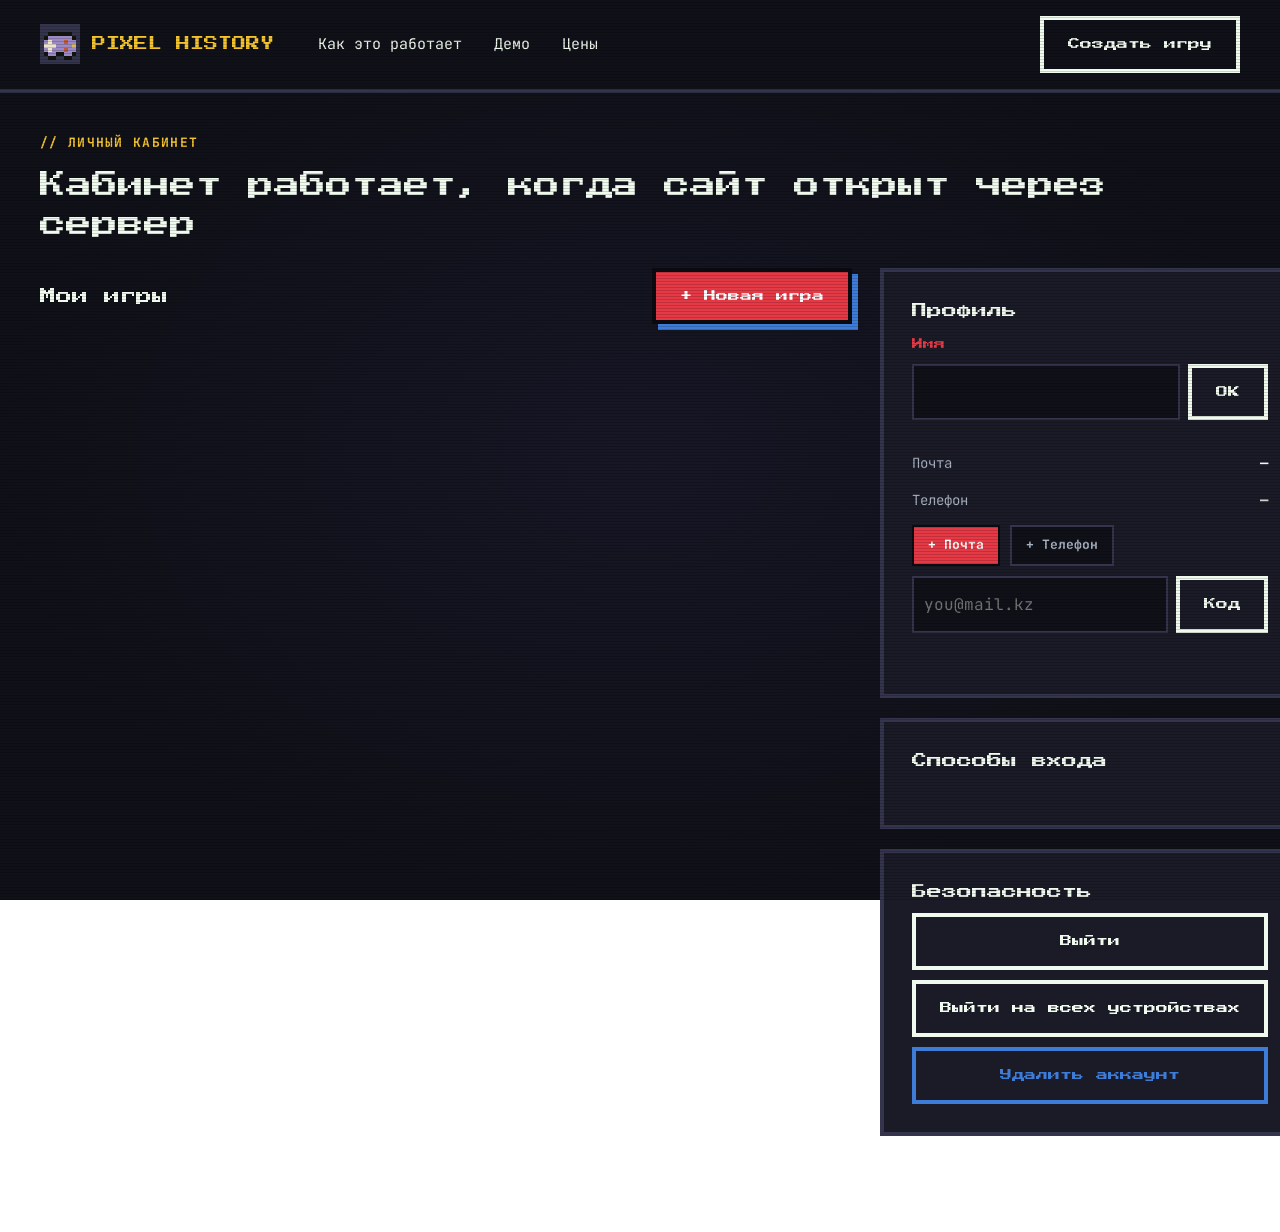
==== account.html @ 0299382e "Игра-история с мини-играми, детальные фоны, без гоблинкора, новые блоки главной Co-Authored-By: Clau" ====
<!doctype html>
<html lang="ru">
<head>
<meta charset="utf-8">
<meta name="viewport" content="width=device-width, initial-scale=1">
<title>Личный кабинет — Pixel History</title>
<link rel="preconnect" href="https://fonts.googleapis.com">
<link rel="preconnect" href="https://fonts.gstatic.com" crossorigin>
<link href="https://fonts.googleapis.com/css2?family=JetBrains+Mono:wght@400;700&family=Press+Start+2P&display=swap" rel="stylesheet">
<link rel="stylesheet" href="assets/style.css?v=15">
<link id="site-theme" rel="stylesheet" href="assets/retro.css?v=3">
</head>
<body>
<header class="nav">
  <div class="wrap">
    <a class="logo" href="index.html"><canvas data-icon="controller"></canvas>PIXEL HISTORY</a>
    <nav class="nav-links"><a href="index.html#how">Как это работает</a><a href="play.html">Демо</a><a href="index.html#pricing">Цены</a></nav>
    <a class="btn" href="create.html">Создать игру</a>
  </div>
</header>

<main class="wrap">
  <div class="page-head">
    <span class="kicker">// Личный кабинет</span>
    <h1 style="font-size:clamp(18px,3vw,26px)" id="hello">Загрузка…</h1>
  </div>

  <div class="acc-grid">
    <section style="padding:0;display:grid;gap:16px">
      <div style="display:flex;justify-content:space-between;align-items:center;gap:12px;flex-wrap:wrap">
        <h2 style="font-size:16px">Мои игры</h2>
        <a class="btn primary" href="create.html?new=1">+ Новая игра</a>
      </div>
      <div id="games" style="display:grid;gap:12px"></div>
    </section>

    <aside style="display:grid;gap:20px">
      <div class="panel" style="display:grid;gap:14px">
        <h3>Профиль</h3>
        <div class="opt-group"><b>Имя</b><div style="display:flex;gap:8px"><input class="field" id="name" maxlength="80" style="padding:10px"><button class="btn" id="saveName">OK</button></div></div>
        <div class="sum-row"><span>Почта</span><span id="email">—</span></div>
        <div class="sum-row"><span>Телефон</span><span id="phone">—</span></div>
        <div id="linkBox" style="display:grid;gap:10px">
          <div class="tags" data-single id="linkCh"><span class="tag on" data-v="email">+ Почта</span><span class="tag" data-v="phone">+ Телефон</span></div>
          <div style="display:flex;gap:8px"><input class="field" id="linkTarget" placeholder="you@mail.kz" style="padding:10px"><button class="btn" id="linkSend">Код</button></div>
          <div style="display:flex;gap:8px" id="linkCodeRow" hidden><input class="field" id="linkCode" placeholder="Код" maxlength="6" style="padding:10px"><button class="btn" id="linkVerify">Привязать</button></div>
          <div class="dev-note" id="linkDev" hidden></div>
        </div>
        <p class="err" id="profErr"></p>
      </div>

      <div class="panel" style="display:grid;gap:12px">
        <h3>Способы входа</h3>
        <div id="identities" style="display:grid;gap:8px"></div>
        <div class="social" id="linkSocial"></div>
      </div>

      <div class="panel" style="display:grid;gap:10px">
        <h3>Безопасность</h3>
        <button class="btn block" id="logout">Выйти</button>
        <button class="btn block" id="logoutAll">Выйти на всех устройствах</button>
        <button class="btn block" id="del" style="border-color:var(--rust);color:var(--rust)">Удалить аккаунт</button>
      </div>
    </aside>
  </div>
</main>

<script src="assets/pixel.js?v=17"></script>
<script src="assets/app.js?v=16"></script>
<script src="assets/api.js?v=15"></script>
<script>
const $ = s => document.querySelector(s);
const esc = s => String(s ?? '').replace(/[&<>"]/g, c => ({ '&': '&amp;', '<': '&lt;', '>': '&gt;', '"': '&quot;' }[c]));
const fmt = n => (n || 0).toLocaleString('ru-RU') + ' ₸';
const NAMES = { google: 'Google', vk: 'ВКонтакте', facebook: 'Facebook', x: 'X (Twitter)', telegram: 'Telegram' };
let me = null, linkCh = 'email', pollT = null;

function renderMe() {
  $('#hello').textContent = 'Привет' + (me.name ? ', ' + me.name : '') + '!';
  $('#name').value = me.name || '';
  $('#email').textContent = me.email || '—';
  $('#phone').textContent = me.phone || '—';
  const ids = me.identities.map(i => `<div class="sum-row"><span>${esc(NAMES[i.provider] || i.provider)}</span><span>${esc(i.display)} <a href="#" data-unlink="${i.provider}" class="muted">✕</a></span></div>`);
  if (me.email) ids.unshift(`<div class="sum-row"><span>Код на почту</span><span>${esc(me.email)}</span></div>`);
  if (me.phone) ids.unshift(`<div class="sum-row"><span>SMS-код</span><span>${esc(me.phone)}</span></div>`);
  $('#identities').innerHTML = ids.join('') || '<p class="muted small">Нет привязок</p>';
}

function badge(g) {
  const cls = g.status === 'ready' ? 'ready' : (g.status === 'failed' || g.status === 'blocked') ? 'bad' : 'work';
  return `<span class="badge-s ${cls}">${esc(g.status_ru)}</span>`;
}
async function loadGames() {
  const games = await PHAPI.api('/api/games');
  const box = $('#games');
  if (!games.length) { box.innerHTML = '<div class="panel" style="text-align:center;display:grid;gap:14px;justify-items:center"><canvas data-icon="gift" data-outline style="width:80px"></canvas><p class="muted">Пока нет игр. Сделайте первую — превью бесплатно.</p><a class="btn primary" href="create.html?new=1">Создать игру</a></div>'; PH.paint(box); return; }
  box.innerHTML = games.map(g => `<div class="game-row">
    <div><h4>${esc(g.title)}</h4>
      <div class="meta">${badge(g)}${g.mode === 'human' ? 'Делает человек' : 'Делает ИИ'} · ${fmt(g.price_kzt)} · ${g.paid ? '<span class="moss">оплачено</span>' : 'не оплачено'}${g.levels ? ' · ' + g.levels + ' ур.' : ''}${g.views ? ' · открыли ' + g.views + ' раз' : ''}</div>
      ${g.status === 'generating' ? `<div class="mini-bar"><i style="width:${g.progress}%"></i></div><div class="meta">${esc(g.stage)}</div>` : ''}
      ${g.error ? `<div class="err">${esc(g.error)}</div>` : ''}
      ${g.url ? `<div class="meta" style="margin-top:6px">Ссылка: <a class="yellow" href="${esc(g.url)}" target="_blank">${esc(g.url)}</a></div>` : ''}
    </div>
    <div class="acts">
      ${g.status === 'ready' ? `<a class="btn" href="play.html?id=${g.id}">Играть</a>` : ''}
      ${g.url ? `<button class="btn" data-copy="${esc(g.url)}">Копировать</button>` : ''}
      <a class="btn ${g.status === 'ready' && !g.url ? 'primary' : ''}" href="create.html?game=${g.id}">${g.status === 'ready' ? (g.url ? 'Изменить' : 'Подарить') : g.status === 'draft' || g.status === 'failed' ? 'Продолжить' : 'Открыть'}</a>
      <button class="btn" data-del="${g.id}" title="Удалить">✕</button>
    </div></div>`).join('');
  clearTimeout(pollT);
  if (games.some(g => g.status === 'generating')) pollT = setTimeout(loadGames, 2500);
}

$('#games').addEventListener('click', async e => {
  const c = e.target.closest('[data-copy]'), d = e.target.closest('[data-del]');
  if (c) { navigator.clipboard && navigator.clipboard.writeText(c.dataset.copy); c.textContent = 'Готово ✓'; }
  if (d && confirm('Удалить игру? Ссылка-подарок перестанет работать.')) { await PHAPI.api('/api/games/' + d.dataset.del, { method: 'DELETE' }); loadGames(); }
});
$('#saveName').onclick = async () => { try { me = await PHAPI.api('/api/me', { method: 'PATCH', body: { name: $('#name').value } }); renderMe(); } catch (e) { $('#profErr').textContent = e.message; } };
$('#linkCh').addEventListener('pick', e => { linkCh = e.detail; $('#linkTarget').placeholder = linkCh === 'email' ? 'you@mail.kz' : '+7 700 000 00 00'; });
$('#linkSend').onclick = async () => {
  $('#profErr').textContent = '';
  try { const r = await PHAPI.api('/api/auth/code/start', { method: 'POST', body: { channel: linkCh, target: $('#linkTarget').value } }); $('#linkCodeRow').hidden = false; $('#linkDev').hidden = !r.dev_code; $('#linkDev').textContent = 'Код (режим разработки): ' + (r.dev_code || ''); }
  catch (e) { $('#profErr').textContent = e.message; }
};
$('#linkVerify').onclick = async () => {
  try { me = await PHAPI.api('/api/auth/code/verify', { method: 'POST', body: { channel: linkCh, target: $('#linkTarget').value, code: $('#linkCode').value, link: true } }); renderMe(); $('#linkCodeRow').hidden = true; $('#linkDev').hidden = true; $('#linkTarget').value = ''; }
  catch (e) { $('#profErr').textContent = e.message; }
};
$('#identities').addEventListener('click', async e => {
  const u = e.target.closest('[data-unlink]'); if (!u) return; e.preventDefault();
  try { me = await PHAPI.api('/api/me/identity/' + u.dataset.unlink, { method: 'DELETE' }); renderMe(); } catch (er) { $('#profErr').textContent = er.message; }
});
$('#logout').onclick = async () => { await PHAPI.api('/api/auth/logout', { method: 'POST' }); location.href = '/'; };
$('#logoutAll').onclick = async () => { await PHAPI.api('/api/auth/logout?all=1', { method: 'POST' }); location.href = '/login.html'; };
$('#del').onclick = async () => {
  const w = prompt('Аккаунт и все игры будут удалены навсегда, ссылки-подарки перестанут работать. Чтобы подтвердить, напишите: УДАЛИТЬ');
  if (w && w.trim().toUpperCase() === 'УДАЛИТЬ') { await PHAPI.api('/api/me', { method: 'DELETE' }); location.href = '/'; }
};

(async () => {
  if (!(await PHAPI.serverUp())) { $('#hello').textContent = 'Кабинет работает, когда сайт открыт через сервер'; return; }
  me = await PHAPI.me();
  if (!me) { location.href = PHAPI.loginUrl(); return; }
  renderMe(); loadGames();
  const { oauth } = await PHAPI.api('/api/auth/providers');
  $('#linkSocial').innerHTML = oauth.filter(p => p.id !== 'telegram' && !me.identities.some(i => i.provider === p.id))
    .map(p => `<a class="btn" href="/api/auth/oauth/${p.id}/start?link=1&next=/account.html">+ ${esc(p.name)}</a>`).join('');
})();
</script>
</body>
</html>
---- assets/style.css ----
/* Pixel History — базовые стили сайта (цвета задаёт retro.css или тема страницы-подарка) */
:root {
  --bg: #1C2117;
  --surface: #272E1F;
  --surface2: #3B4630;
  --yellow: #D4B95E;
  --rust: #C0593A;
  --moss: #8FB25A;
  --text: #EDE4CF;
  --muted: #A9A68C;
  --ink: #12150E;
  --pixel: 'Press Start 2P', monospace;
  --mono: 'JetBrains Mono', monospace;
  --wrap: 1280px;
}
* { box-sizing: border-box; margin: 0; padding: 0; }
html { scroll-behavior: smooth; }
body { background: var(--bg); color: var(--text); font-family: var(--mono); font-size: 16px; line-height: 1.6; -webkit-font-smoothing: antialiased; }
a { color: inherit; text-decoration: none; }
img, canvas { image-rendering: pixelated; image-rendering: crisp-edges; }
button, input, textarea, select { font: inherit; color: inherit; }
.wrap { max-width: var(--wrap); margin: 0 auto; padding: 0 40px; }

/* типографика */
.px { font-family: var(--pixel); line-height: 1.5; font-weight: 400; }
h1, h2, h3 { font-family: var(--pixel); font-weight: 400; line-height: 1.5; }
h1 { font-size: clamp(22px, 3.6vw, 40px); }
h2 { font-size: clamp(18px, 2.4vw, 26px); }
h3 { font-size: 15px; }
.kicker { font-weight: 700; font-size: 13px; letter-spacing: .1em; color: var(--rust); text-transform: uppercase; }
.muted { color: var(--muted); }
.yellow { color: var(--yellow); }
.moss { color: var(--moss); }
.small { font-size: 13px; }

/* кнопки */
.btn { display: inline-flex; align-items: center; justify-content: center; gap: 8px; font-family: var(--pixel); font-size: 12px; line-height: 1.4; padding: 16px 24px; border: 4px solid var(--yellow); background: transparent; color: var(--yellow); cursor: pointer; transition: transform .08s, box-shadow .08s; white-space: nowrap; }
.btn:hover { background: var(--surface2); }
.btn.primary { background: var(--yellow); color: var(--ink); border-color: var(--ink); box-shadow: 6px 6px 0 var(--rust); }
.btn.primary:hover { transform: translate(2px, 2px); box-shadow: 4px 4px 0 var(--rust); background: #E0C76C; }
.btn.primary:active { transform: translate(6px, 6px); box-shadow: 0 0 0 var(--rust); }
.btn.dark { background: var(--ink); color: var(--yellow); border-color: var(--ink); }
.btn.block { width: 100%; }
.btn:disabled { opacity: .5; cursor: not-allowed; }

/* теги и селекты */
.tag { display: inline-block; font-family: var(--mono); font-weight: 700; font-size: 13px; padding: 8px 14px; border: 2px solid var(--surface2); background: var(--bg); color: var(--muted); cursor: pointer; user-select: none; }
.tag:hover { border-color: var(--muted); color: var(--text); }
.tag.on { background: var(--yellow); color: var(--ink); border-color: var(--ink); }
.tags { display: flex; flex-wrap: wrap; gap: 10px; }
.select { display: inline-flex; align-items: center; gap: 8px; padding: 8px 12px; border: 2px solid var(--surface2); background: var(--bg); font-size: 13px; }
.select span { color: var(--muted); }
.select select { background: transparent; border: 0; font-weight: 700; color: var(--text); cursor: pointer; outline: none; }
.select select option { background: var(--surface); }
.chip { display: inline-block; padding: 6px 14px; border: 2px solid var(--moss); background: var(--surface2); color: var(--moss); font-weight: 700; font-size: 12px; letter-spacing: .08em; }

/* панели */
.panel { background: var(--surface); border: 4px solid var(--surface2); padding: 28px; }
.panel.hot { border-color: var(--yellow); box-shadow: 6px 6px 0 var(--rust); }
.field { background: var(--bg); border: 2px solid var(--surface2); padding: 16px 18px; width: 100%; color: var(--text); outline: none; resize: vertical; line-height: 1.6; }
.field:focus { border-color: var(--yellow); }
.pixel-frame { border: 4px solid var(--yellow); box-shadow: 6px 6px 0 var(--rust); background: var(--ink); display: block; position: relative; }
.pixel-frame canvas { display: block; width: 100%; height: auto; }

/* навигация */
.nav { border-bottom: 4px solid var(--surface2); position: sticky; top: 0; z-index: 20; background: var(--bg); }
.nav .wrap { display: flex; align-items: center; justify-content: space-between; gap: 24px; padding-top: 16px; padding-bottom: 16px; }
.logo { display: flex; align-items: center; gap: 12px; font-family: var(--pixel); font-size: 14px; color: var(--yellow); }
.logo canvas { width: 40px; height: 40px; background: var(--surface2); padding: 4px; }
.nav-links { display: flex; gap: 32px; font-size: 15px; }
.nav-links a:hover { color: var(--yellow); }
.burger { display: none; }

/* секции */
section { padding: 96px 0; }
section.alt { background: var(--surface); }
.sec-head { display: flex; justify-content: space-between; align-items: flex-end; gap: 24px; margin-bottom: 48px; flex-wrap: wrap; }
.sec-head > div { display: grid; gap: 14px; }
.grid-3 { display: grid; grid-template-columns: repeat(3, 1fr); gap: 28px; }
.grid-2 { display: grid; grid-template-columns: repeat(2, 1fr); gap: 28px; }

/* hero */
.hero { padding: 80px 0 96px; text-align: center; }
.hero .wrap { display: grid; justify-items: center; gap: 28px; }
.hero h1 .yellow { display: block; }
.hero .lead { max-width: 760px; font-size: 18px; color: var(--muted); }
.prompt { width: 100%; max-width: 960px; text-align: left; display: grid; gap: 18px; }
.prompt .row { display: flex; justify-content: space-between; align-items: center; gap: 16px; flex-wrap: wrap; }
.prompt textarea { min-height: 150px; font-size: 16px; }
.selects { display: flex; flex-wrap: wrap; gap: 12px; }
.perks { display: flex; gap: 32px; flex-wrap: wrap; justify-content: center; color: var(--moss); font-size: 14px; }
.perks span::before { content: '■ '; }

/* что это */
.what { text-align: center; border-top: 4px solid var(--surface2); }
.what .wrap { display: grid; justify-items: center; gap: 28px; }
.what h2 { max-width: 1040px; line-height: 1.7; }
.what .lead { max-width: 820px; font-size: 18px; color: var(--muted); }
.pillars { display: grid; grid-template-columns: repeat(3, 1fr); gap: 24px; width: 100%; text-align: left; }
.pillar { display: flex; gap: 16px; align-items: center; background: var(--surface); border: 4px solid var(--surface2); padding: 20px; }
.pillar canvas { width: 64px; height: 64px; background: var(--surface2); padding: 8px; flex: none; }
.pillar b { font-family: var(--pixel); font-weight: 400; font-size: 12px; color: var(--yellow); display: block; margin-bottom: 6px; }

/* превью игры */
.split { display: grid; grid-template-columns: 1fr 1.15fr; gap: 64px; align-items: center; }
.checklist { display: grid; gap: 16px; list-style: none; }
.checklist li { display: flex; gap: 14px; align-items: baseline; }
.checklist li::before { content: ''; width: 12px; height: 12px; background: var(--yellow); flex: none; transform: translateY(1px); }
.game { position: relative; }
.hud { position: absolute; inset: 0; pointer-events: none; }
.hud .hearts { position: absolute; left: 3.5%; top: 5%; display: flex; gap: 6px; }
.hud .hearts canvas { width: 28px; }
.hud .score { position: absolute; right: 3.5%; top: 5%; background: var(--ink); color: var(--yellow); font-family: var(--pixel); font-size: 10px; padding: 8px 12px; }
.dialog { position: absolute; left: 3.5%; right: 3.5%; bottom: 5%; background: var(--ink); border: 4px solid var(--text); padding: 14px 18px; font-size: 14px; }
.dialog b { font-family: var(--pixel); font-weight: 400; font-size: 11px; color: var(--yellow); display: block; margin-bottom: 6px; }
.dialog .typed::after { content: '▌'; color: var(--yellow); animation: blink 1s steps(1) infinite; }
@keyframes blink { 50% { opacity: 0; } }

/* демо */
.demo { display: grid; grid-template-columns: 1.15fr 1fr; gap: 64px; align-items: center; }
.demo .pixel-frame { cursor: pointer; }
.demo .play { position: absolute; inset: 0; display: grid; place-items: center; background: rgba(18, 21, 14, .45); transition: background .15s; }
.demo .pixel-frame:hover .play { background: rgba(18, 21, 14, .2); }
.demo .play span { background: var(--yellow); color: var(--ink); border: 4px solid var(--ink); box-shadow: 6px 6px 0 var(--rust); font-family: var(--pixel); font-size: 14px; padding: 18px 26px; }
.badge { position: absolute; top: 16px; left: 16px; background: var(--rust); color: var(--text); font-family: var(--pixel); font-size: 10px; padding: 8px 12px; }

/* шаги */
.step { display: grid; gap: 14px; align-content: start; }
.step .n { font-family: var(--pixel); font-size: 32px; color: var(--rust); }

/* конструктор-промо */
.ctor-promo { display: grid; grid-template-columns: 1fr 1fr; gap: 64px; align-items: center; }
.ctor-strip { display: flex; align-items: flex-end; justify-content: center; gap: 18px; background: var(--surface); border: 4px solid var(--surface2); padding: 32px 20px 24px; }
.ctor-strip figure { display: grid; justify-items: center; gap: 10px; font-size: 12px; color: var(--muted); }
.ctor-strip canvas { width: 100px; }
.ctor-strip .arrow { font-family: var(--pixel); color: var(--yellow); font-size: 18px; padding-bottom: 80px; }

/* примеры */
.card { background: var(--surface); border: 4px solid var(--surface2); box-shadow: 6px 6px 0 var(--ink); padding: 24px; display: grid; gap: 12px; align-content: start; }
.card canvas.icon { width: 64px; height: 64px; background: var(--surface2); padding: 8px; }
.card .meta { color: var(--moss); font-weight: 700; font-size: 12px; letter-spacing: .1em; }
.card p { color: var(--muted); font-size: 14px; }
.card a { color: var(--yellow); font-weight: 700; font-size: 14px; }

/* цены */
.free-strip { display: flex; justify-content: space-between; align-items: center; gap: 24px; flex-wrap: wrap; background: var(--bg); border: 4px dashed var(--moss); padding: 24px 28px; margin-bottom: 32px; }
.free-strip b { font-family: var(--pixel); font-weight: 400; font-size: 14px; color: var(--moss); display: block; margin-bottom: 6px; }
.cur, .sec-head > .cur { display: inline-flex; border: 2px solid var(--surface2); gap: 0; }
.cur button { background: none; border: 0; padding: 8px 14px; cursor: pointer; font-weight: 700; color: var(--muted); }
.cur button.on { background: var(--yellow); color: var(--ink); }
.price { position: relative; display: grid; gap: 18px; align-content: start; background: var(--bg); border: 4px solid var(--surface2); padding: 32px 28px; }
.price.hit { border-color: var(--yellow); box-shadow: 6px 6px 0 var(--rust); background: var(--surface); }
.price .hit-badge { position: absolute; top: -18px; right: 20px; background: var(--rust); color: var(--text); font-family: var(--pixel); font-size: 10px; padding: 8px 12px; }
.price .amount { font-family: var(--pixel); font-size: 26px; color: var(--yellow); }
.price ul { list-style: none; display: grid; gap: 10px; font-size: 14px; }
.price li::before { content: '■ '; color: var(--moss); }
.price .btn { margin-top: 8px; }
.addons { margin-top: 28px; display: flex; gap: 28px; flex-wrap: wrap; color: var(--muted); font-size: 14px; }
.addons b { color: var(--text); }

.mode-switch { display: grid; grid-template-columns: 1fr 1fr; gap: 16px; margin-bottom: 24px; }
.mode-switch button { display: grid; gap: 6px; text-align: left; padding: 18px 22px; background: var(--bg); border: 4px solid var(--surface2); cursor: pointer; }
.mode-switch button b { font-family: var(--pixel); font-weight: 400; font-size: 13px; color: var(--text); }
.mode-switch button span { color: var(--muted); font-size: 13px; }
.mode-switch button.on { border-color: var(--yellow); background: var(--surface); box-shadow: 6px 6px 0 var(--rust); }
.mode-switch button.on b { color: var(--yellow); }
.free-strip.human { border-color: var(--yellow); }
.free-strip.human b { color: var(--yellow); }
[hidden] { display: none !important; }
@media (max-width: 600px) { .mode-switch { grid-template-columns: 1fr; } }

/* сравнение */
.compare { width: 100%; border-collapse: collapse; font-size: 15px; }
.compare th, .compare td { text-align: left; padding: 16px 18px; border-bottom: 2px solid var(--surface2); }
.compare th { font-family: var(--pixel); font-weight: 400; font-size: 11px; color: var(--muted); }
.compare th.us { color: var(--yellow); }
.compare td.us { color: var(--text); font-weight: 700; background: rgba(212, 185, 94, .07); }
.compare td.them { color: var(--muted); }
.compare td.us::before { content: '✓ '; color: var(--moss); }

/* FAQ */
.faq { display: grid; gap: 14px; max-width: 900px; }
.faq details { background: var(--surface); border: 4px solid var(--surface2); padding: 20px 24px; }
.faq summary { cursor: pointer; font-weight: 700; list-style: none; display: flex; justify-content: space-between; gap: 16px; }
.faq summary::after { content: '+'; font-family: var(--pixel); color: var(--yellow); }
.faq details[open] summary::after { content: '−'; }
.faq details p { margin-top: 12px; color: var(--muted); font-size: 15px; }

/* CTA */
.cta { background: var(--yellow); color: var(--ink); border: 4px solid var(--ink); box-shadow: 6px 6px 0 var(--rust); padding: 48px 56px; display: flex; justify-content: space-between; align-items: center; gap: 40px; flex-wrap: wrap; }
.cta h2 { color: var(--ink); }

/* футер */
footer { border-top: 4px solid var(--surface2); padding: 32px 0; }
footer .wrap { display: flex; justify-content: space-between; align-items: center; gap: 24px; flex-wrap: wrap; font-size: 13px; }
footer nav { display: flex; gap: 24px; }

/* модалка */
.modal { position: fixed; inset: 0; background: rgba(18, 21, 14, .85); display: none; place-items: center; z-index: 50; padding: 16px; }
.modal.open { display: grid; }
.modal .panel { max-width: 520px; width: 100%; display: grid; gap: 18px; text-align: center; justify-items: center; }

/* страницы-инструменты */
.page-head { padding: 40px 0 24px; display: grid; gap: 12px; }
.page-head a.back { color: var(--muted); font-size: 14px; }
.stepper { display: grid; grid-template-columns: repeat(4, 1fr); gap: 14px; margin-top: 16px; }
.stepper a { display: flex; align-items: center; gap: 12px; padding: 12px 14px; border: 2px solid var(--surface2); font-family: var(--pixel); font-size: 11px; color: var(--muted); }
.stepper a i { font-style: normal; width: 30px; height: 30px; display: grid; place-items: center; background: var(--surface2); flex: none; }
.stepper a.done { border-color: var(--moss); color: var(--text); }
.stepper a.done i { background: var(--moss); color: var(--ink); }
.stepper a.active { border: 4px solid var(--yellow); background: var(--surface); color: var(--text); }
.stepper a.active i { background: var(--yellow); color: var(--ink); }
.layout { display: grid; grid-template-columns: 1fr 420px; gap: 32px; align-items: start; padding-bottom: 96px; }
.form { display: grid; gap: 28px; }
.panel-head { display: flex; gap: 14px; align-items: center; margin-bottom: 18px; }
.panel-head .n { font-family: var(--pixel); font-size: 13px; color: var(--rust); }
.panel-head h3 { font-size: 16px; }
.sticky { position: sticky; top: 96px; display: grid; gap: 18px; }
.sum-row { display: flex; justify-content: space-between; gap: 12px; font-size: 14px; }
.sum-row span:first-child { color: var(--muted); }
.sum-row span:last-child { font-weight: 700; text-align: right; }
.hr { height: 4px; background: var(--surface2); }
.heroes { display: grid; grid-template-columns: repeat(3, 1fr); gap: 16px; }
.hero-card { background: var(--bg); border: 2px solid var(--surface2); padding: 16px; display: grid; justify-items: center; gap: 10px; text-align: center; }
.hero-card .portrait { width: 140px; height: 140px; background: var(--surface2); display: grid; place-items: center; }
.hero-card .portrait canvas { width: 80px; }
.hero-card.add { border-style: dashed; border-color: var(--muted); color: var(--muted); align-content: center; min-height: 260px; cursor: pointer; }
.hero-card.add:hover { color: var(--yellow); border-color: var(--yellow); }
.moment { display: flex; align-items: center; gap: 16px; background: var(--bg); border: 2px solid var(--surface2); padding: 12px 16px; margin-bottom: 12px; }
.moment .lvl { font-weight: 700; font-size: 12px; color: var(--yellow); letter-spacing: .08em; white-space: nowrap; }
.moment input { background: transparent; border: 0; outline: none; width: 100%; font-weight: 700; }
.moment input.sub { font-weight: 400; font-size: 13px; color: var(--muted); }
.moment button { background: none; border: 0; color: var(--muted); cursor: pointer; font-size: 16px; }
.moment button:hover { color: var(--rust); }
.opt-group { display: grid; gap: 10px; margin-bottom: 18px; }
.opt-group > b { font-family: var(--pixel); font-weight: 400; font-size: 11px; color: var(--yellow); }

/* генерация */
.gen { display: grid; justify-items: center; gap: 28px; text-align: center; padding: 64px 0 96px; }
.gen .pixel-frame { width: 100%; max-width: 640px; }
.bar { display: grid; grid-template-columns: repeat(20, 1fr); gap: 4px; border: 4px solid var(--surface2); background: var(--bg); padding: 6px; width: 100%; max-width: 640px; }
.bar i { height: 20px; background: var(--surface); }
.bar i.on { background: var(--yellow); }
.bar i.cur { background: var(--rust); }
.log { width: 100%; max-width: 640px; text-align: left; display: grid; gap: 10px; font-size: 14px; }
.log div { color: var(--muted); }
.log div.done { color: var(--text); }
.log div.done b { color: var(--moss); }
.log div.now { color: var(--text); }
.log div.now b { color: var(--yellow); }

/* конструктор */
.ctor { display: grid; grid-template-columns: 240px 1fr 440px; gap: 28px; align-items: start; padding-bottom: 96px; }
.hero-list { display: grid; gap: 12px; }
.hero-item { display: flex; gap: 12px; align-items: center; padding: 10px 12px; background: var(--bg); border: 2px solid var(--surface2); cursor: pointer; }
.hero-item.on { border: 4px solid var(--yellow); background: var(--surface); }
.hero-item .mini { width: 48px; height: 48px; background: var(--surface2); overflow: hidden; flex: none; position: relative; }
.hero-item .mini canvas { position: absolute; width: 60px; left: -6px; top: -2px; }
.hero-item b { display: block; font-size: 14px; }
.hero-item small { color: var(--muted); font-size: 12px; }
.stage { position: relative; background: var(--surface); border: 4px solid var(--yellow); box-shadow: 6px 6px 0 var(--rust); height: 560px; overflow: hidden;
  background-image: linear-gradient(#2F3826 2px, transparent 2px), linear-gradient(90deg, #2F3826 2px, transparent 2px); background-size: 40px 40px; }
.stage .ground { position: absolute; left: 0; right: 0; bottom: 0; height: 120px; background: #3B2B1E; border-top: 20px solid #5B7A3A; }
.stage canvas { position: absolute; left: 50%; bottom: 96px; transform: translateX(-50%); width: 260px; }
.stage .name { position: absolute; top: 18px; left: 18px; background: var(--ink); color: var(--yellow); font-family: var(--pixel); font-size: 11px; padding: 8px 12px; }
.stage .views { position: absolute; top: 18px; right: 18px; display: flex; gap: 8px; }
.editor { display: grid; gap: 22px; }
.swatches { display: flex; flex-wrap: wrap; gap: 10px; }
.swatch { width: 38px; height: 38px; border: 2px solid var(--ink); cursor: pointer; }
.swatch.on { outline: 4px solid var(--yellow); outline-offset: -4px; }
.tiles { display: grid; grid-template-columns: repeat(3, 1fr); gap: 10px; }
.tile { background: var(--bg); border: 2px solid var(--surface2); padding: 8px; display: grid; justify-items: center; gap: 6px; cursor: pointer; font-size: 11px; color: var(--muted); }
.tile .thumb { width: 76px; height: 64px; background: var(--surface2); overflow: hidden; position: relative; }
.tile .thumb canvas { position: absolute; width: 80px; left: -2px; top: -6px; }
.tile.on { border: 4px solid var(--yellow); color: var(--yellow); }
.tab-pane { display: none; gap: 22px; }
.tab-pane.on { display: grid; }

/* адаптив */
@media (max-width: 1100px) {
  .ctor { grid-template-columns: 1fr; }
  .hero-list { grid-template-columns: repeat(auto-fill, minmax(200px, 1fr)); }
  .layout { grid-template-columns: 1fr; }
  .sticky { position: static; }
}
@media (max-width: 900px) {
  .wrap { padding: 0 16px; }
  section { padding: 64px 0; }
  .nav-links { display: none; }
  .grid-3, .grid-2, .pillars, .split, .demo, .ctor-promo, .heroes { grid-template-columns: 1fr; }
  .split, .demo, .ctor-promo { gap: 32px; }
  .cta { padding: 32px 24px; }
  .stepper { grid-template-columns: repeat(2, 1fr); }
  .compare { font-size: 13px; }
  .compare th, .compare td { padding: 12px 8px; }
  .stage { height: 460px; }
  .stage canvas { width: 200px; }
}
@media (max-width: 520px) {
  .nav .btn { padding: 12px 14px; font-size: 10px; }
  .logo { font-size: 11px; }
  .prompt .row .btn { width: 100%; }
  .heroes { grid-template-columns: 1fr 1fr; }
  .hero-card .portrait { width: 100%; }
}

/* фото места в моменте */
.photo-slot { flex: none; width: 96px; height: 54px; border: 2px dashed var(--muted); display: grid; place-items: center; cursor: pointer; color: var(--muted); font-family: var(--pixel); font-size: 8px; overflow: hidden; background: var(--surface); }
.photo-slot:hover { border-color: var(--yellow); color: var(--yellow); }
.photo-slot img { width: 100%; height: 100%; object-fit: cover; image-rendering: pixelated; }
@media (max-width: 600px) { .moment { flex-wrap: wrap; } .moment > div { flex-basis: 100%; order: 3; } .photo-slot { order: 4; width: 100%; height: 80px; } }

/* мобильные правки */
.split > *, .demo > *, .ctor-promo > *, .layout > *, .ctor > * { min-width: 0; }
@media (max-width: 600px) {
  .ctor-strip { gap: 8px; padding: 24px 10px 18px; }
  .ctor-strip canvas { width: 22vw; max-width: 90px; }
  .ctor-strip .arrow { padding-bottom: 60px; font-size: 12px; }
}
.form, .sticky, .editor, .ctor > div { grid-template-columns: minmax(0, 1fr); }
@media (max-width: 1100px) { .layout, .ctor { grid-template-columns: minmax(0, 1fr); } }
.moment input { min-width: 0; }
.heroes { grid-template-columns: repeat(3, minmax(0, 1fr)); }
@media (max-width: 900px) { .heroes { grid-template-columns: repeat(2, minmax(0, 1fr)); } }
@media (max-width: 520px) { .hero-card { padding: 10px; } .hero-card .btn { padding: 10px 8px; font-size: 10px; width: 100%; } .hero-card.add { min-height: 200px; } }

/* аккаунт */
.nav-acc { font-weight: 700; font-size: 14px; color: var(--yellow); white-space: nowrap; }
.nav-acc + .nav-acc { margin-left: -8px; }
.nav .wrap { gap: 20px; }
.nav-links { margin-right: auto; margin-left: 24px; }
.auth-box { max-width: 460px; margin: 48px auto 96px; display: grid; gap: 20px; }
.code-input { font-family: var(--pixel); font-size: 22px; letter-spacing: 10px; text-align: center; }
.dev-note { border: 2px dashed var(--moss); padding: 10px 14px; color: var(--moss); font-size: 13px; }
.err { color: var(--rust); font-size: 14px; min-height: 1.4em; }
.ok { color: var(--moss); font-size: 14px; }
.social { display: grid; grid-template-columns: 1fr 1fr; gap: 10px; }
.social .btn { font-size: 10px; padding: 12px 10px; }
.social .btn[disabled] { opacity: .4; }
.divider { display: flex; align-items: center; gap: 12px; color: var(--muted); font-size: 12px; }
.divider::before, .divider::after { content: ''; flex: 1; height: 2px; background: var(--surface2); }
.acc-grid { display: grid; grid-template-columns: minmax(0, 1fr) 360px; gap: 28px; align-items: start; padding-bottom: 96px; }
.game-row { display: grid; grid-template-columns: minmax(0, 1fr) auto; gap: 12px 20px; align-items: center; background: var(--bg); border: 2px solid var(--surface2); padding: 16px 18px; }
.game-row h4 { font-family: var(--pixel); font-weight: 400; font-size: 12px; line-height: 1.6; }
.game-row .meta { color: var(--muted); font-size: 13px; }
.game-row .acts { display: flex; gap: 8px; flex-wrap: wrap; justify-content: flex-end; }
.game-row .acts .btn { font-size: 10px; padding: 10px 12px; }
.badge-s { display: inline-block; padding: 2px 8px; font-size: 11px; font-weight: 700; border: 2px solid var(--surface2); color: var(--muted); margin-right: 6px; }
.badge-s.ready { border-color: var(--moss); color: var(--moss); }
.badge-s.work { border-color: var(--yellow); color: var(--yellow); }
.badge-s.bad { border-color: var(--rust); color: var(--rust); }
.mini-bar { height: 6px; background: var(--surface2); margin-top: 8px; } .mini-bar i { display: block; height: 100%; background: var(--yellow); }
@media (max-width: 900px) { .acc-grid { grid-template-columns: minmax(0, 1fr); } .game-row { grid-template-columns: minmax(0, 1fr); } .game-row .acts { justify-content: flex-start; } .nav-links { display: none; } }


/* образцы цветов темы в выборе оформления */
.tag .sw { display: inline-flex; margin-right: 6px; vertical-align: -2px; border: 1px solid var(--ink); }
.tag .sw b { display: block; width: 8px; height: 12px; }
---- assets/retro.css ----
/* Стиль сайта «Ретро-приставка» (единственный стиль сайта): как старая консоль и картридж — тёмный экран, красные кнопки, строки развёртки. */
:root {
  --bg: #101018;
  --surface: #1B1B28;
  --surface2: #34344C;
  --yellow: #E63946;
  --rust: #3D7DD8;
  --moss: #F4C430;
  --text: #F1FAEE;
  --muted: #A8B2C1;
  --ink: #0A0A10;
}
body { background: radial-gradient(ellipse at center, #171726 0%, #101018 70%); background-attachment: fixed; }
body::after { content: ''; position: fixed; inset: 0; pointer-events: none; z-index: 70;
  background: repeating-linear-gradient(0deg, rgba(0, 0, 0, .16) 0 1px, transparent 1px 3px); }
section.alt { background: #15151F; }
.btn { color: var(--text); border-color: var(--text); }
.btn.primary { color: #FFFFFF; background: var(--yellow); border-color: var(--ink); box-shadow: 6px 6px 0 var(--rust); }
.btn.primary:hover { background: #F04B57; }
.btn.dark { background: var(--ink); color: var(--moss); }
.tag.on { color: #FFFFFF; }
.kicker { color: var(--moss); }
.chip { color: var(--moss); border-color: var(--moss); background: rgba(244, 196, 48, .08); }
.yellow { color: var(--moss); }
.price .amount { color: var(--moss); }
.price .hit-badge { background: var(--yellow); color: #FFFFFF; }
.cta { background: var(--yellow); color: #FFFFFF; }
.cta h2 { color: #FFFFFF; }
.cta .btn.dark { color: var(--moss); }
.pixel-frame { border-color: #C9C9D6; box-shadow: 0 0 0 6px #2A2A3A, 0 0 0 10px #C9C9D6, 10px 10px 0 10px var(--rust); border-radius: 0; }
.logo { color: var(--moss); }
.panel.hot, .price.hit { border-color: var(--moss); }
.hud .dialog b { color: var(--moss); }
.what h2 .yellow { color: var(--yellow); }
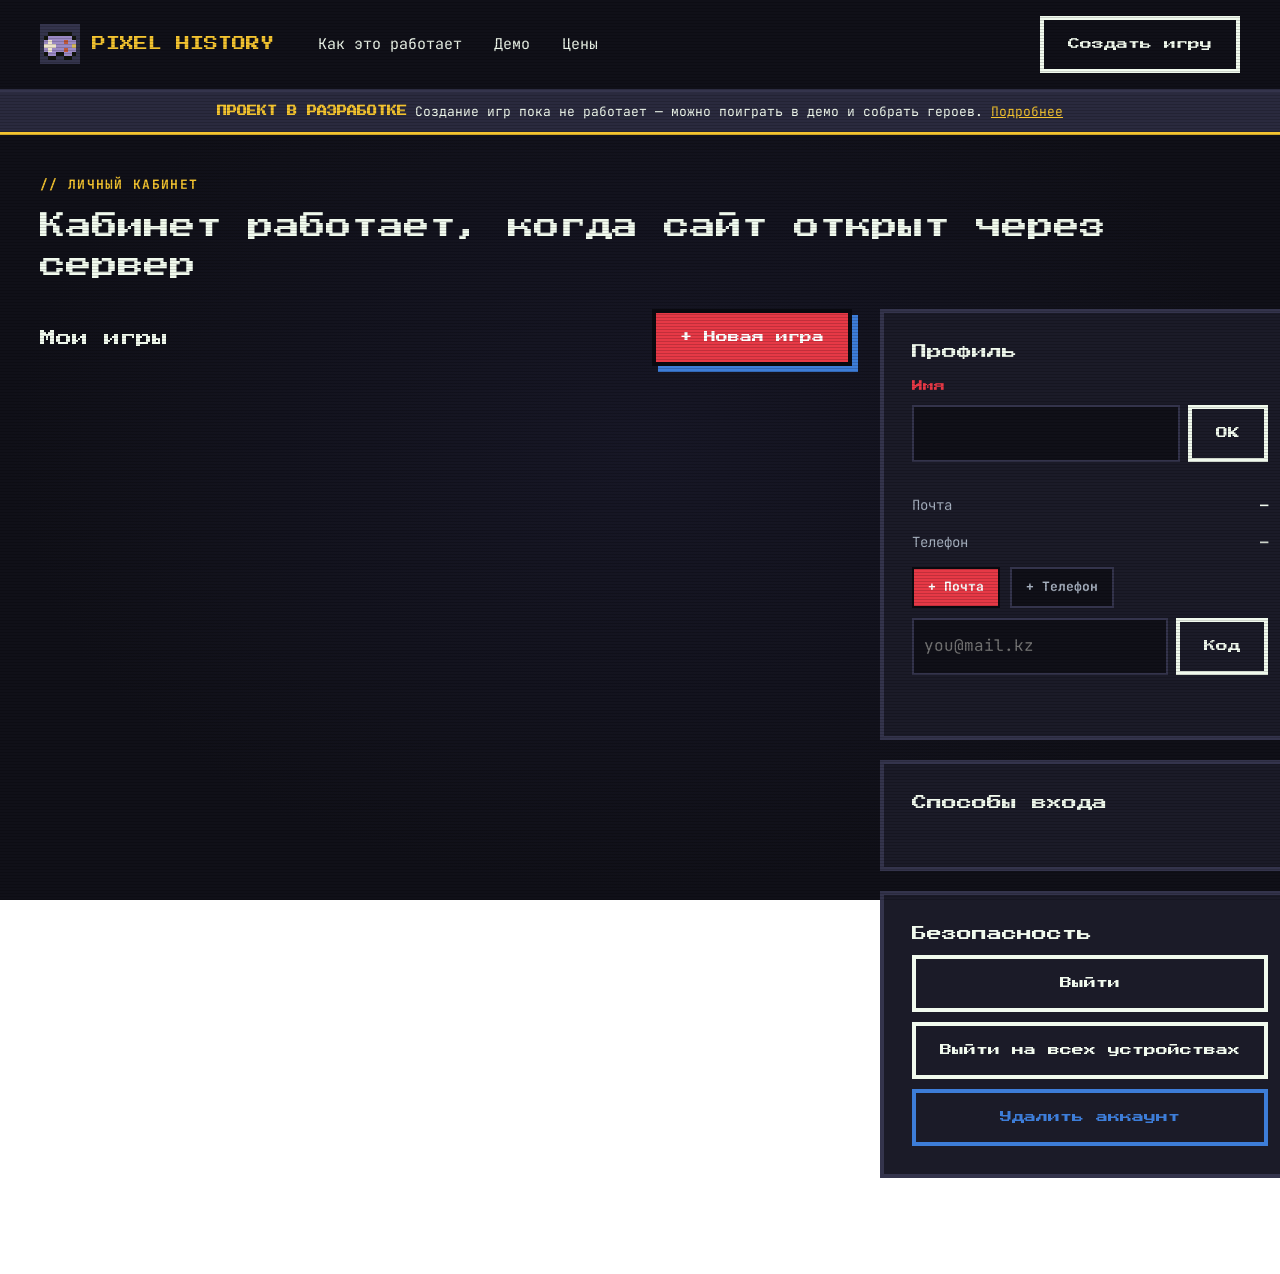
==== commit 3c210b7b: "Плашка и окно «Проект в разработке» Co-Authored-By: Claude Opus 5.5 <noreply@anthropic.com>" ====
--- a/account.html
+++ b/account.html
@@ -7,7 +7,7 @@
 <link rel="preconnect" href="https://fonts.googleapis.com">
 <link rel="preconnect" href="https://fonts.gstatic.com" crossorigin>
 <link href="https://fonts.googleapis.com/css2?family=JetBrains+Mono:wght@400;700&family=Press+Start+2P&display=swap" rel="stylesheet">
-<link rel="stylesheet" href="assets/style.css?v=15">
+<link rel="stylesheet" href="assets/style.css?v=16">
 <link id="site-theme" rel="stylesheet" href="assets/retro.css?v=3">
 </head>
 <body>
@@ -66,7 +66,7 @@
 </main>
 
 <script src="assets/pixel.js?v=17"></script>
-<script src="assets/app.js?v=16"></script>
+<script src="assets/app.js?v=17"></script>
 <script src="assets/api.js?v=15"></script>
 <script>
 const $ = s => document.querySelector(s);
--- a/assets/style.css
+++ b/assets/style.css
@@ -196,7 +196,7 @@
 footer nav { display: flex; gap: 24px; }
 
 /* модалка */
-.modal { position: fixed; inset: 0; background: rgba(18, 21, 14, .85); display: none; place-items: center; z-index: 50; padding: 16px; }
+.modal { position: fixed; inset: 0; background: rgba(16, 16, 26, .85); display: none; place-items: center; z-index: 50; padding: 16px; }
 .modal.open { display: grid; }
 .modal .panel { max-width: 520px; width: 100%; display: grid; gap: 18px; text-align: center; justify-items: center; }
 
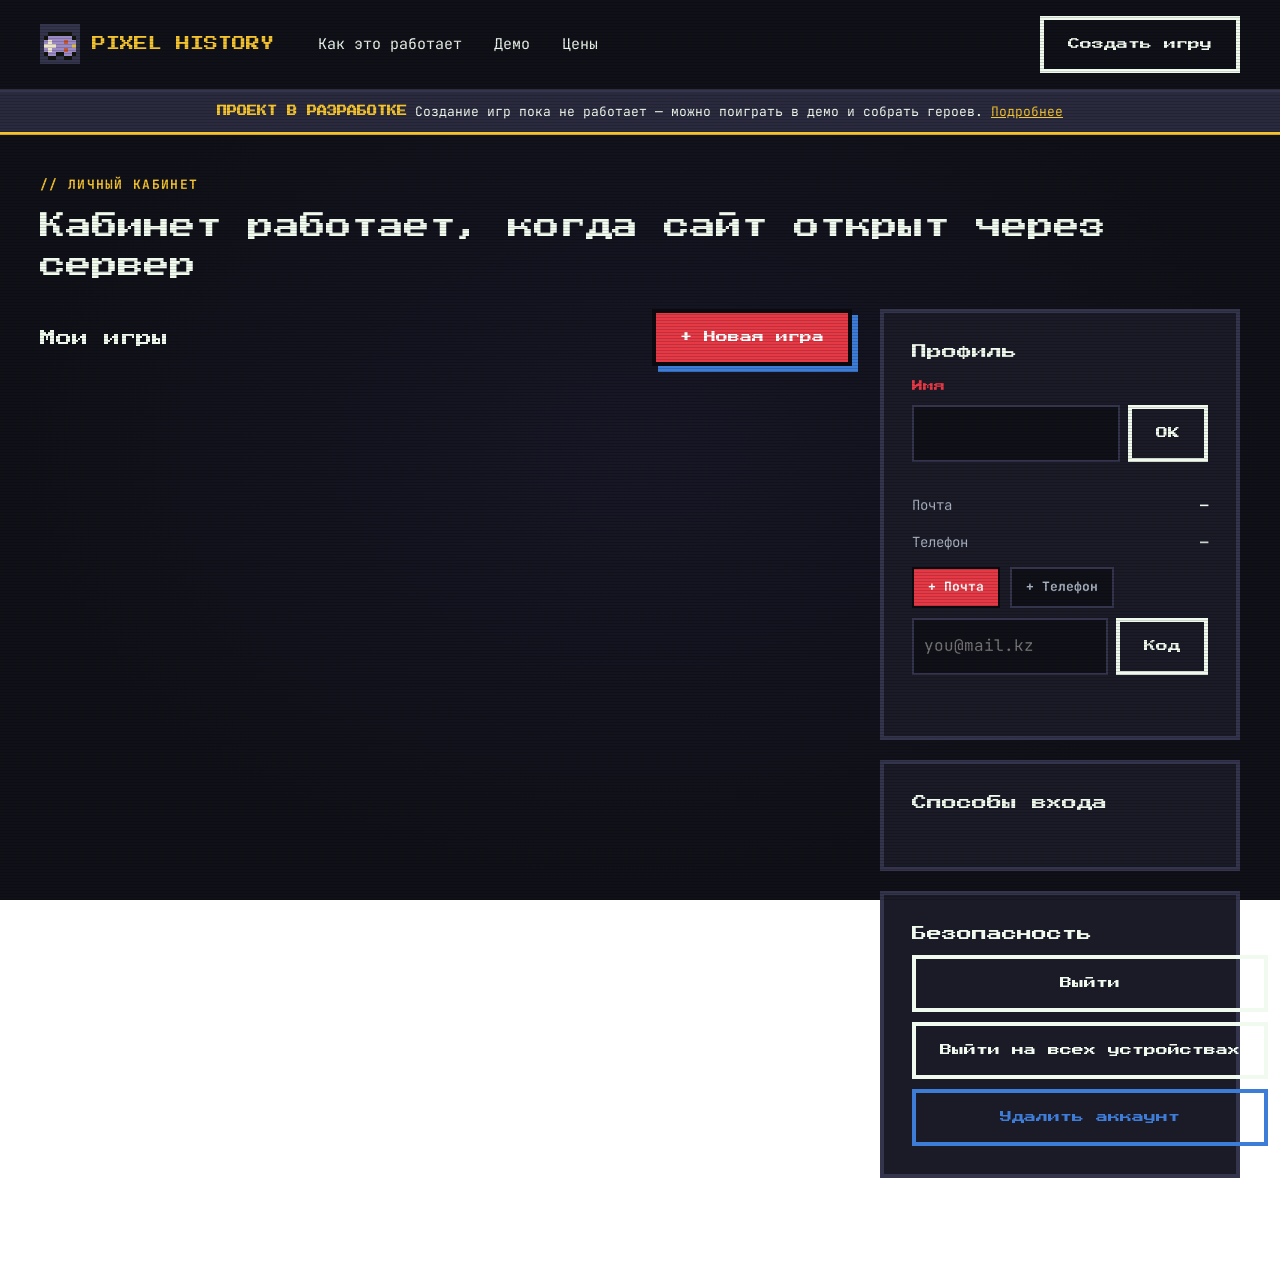
==== commit d8a4c54c: "Исправления мобильной вёрстки и текстов Co-Authored-By: Claude Opus 5.5 <noreply@anthropic.com>" ====
--- a/account.html
+++ b/account.html
@@ -7,7 +7,7 @@
 <link rel="preconnect" href="https://fonts.googleapis.com">
 <link rel="preconnect" href="https://fonts.gstatic.com" crossorigin>
 <link href="https://fonts.googleapis.com/css2?family=JetBrains+Mono:wght@400;700&family=Press+Start+2P&display=swap" rel="stylesheet">
-<link rel="stylesheet" href="assets/style.css?v=16">
+<link rel="stylesheet" href="assets/style.css?v=17">
 <link id="site-theme" rel="stylesheet" href="assets/retro.css?v=3">
 </head>
 <body>
@@ -65,7 +65,7 @@
   </div>
 </main>
 
-<script src="assets/pixel.js?v=17"></script>
+<script src="assets/pixel.js?v=18"></script>
 <script src="assets/app.js?v=17"></script>
 <script src="assets/api.js?v=15"></script>
 <script>
--- a/assets/style.css
+++ b/assets/style.css
@@ -287,7 +287,7 @@
   .wrap { padding: 0 16px; }
   section { padding: 64px 0; }
   .nav-links { display: none; }
-  .grid-3, .grid-2, .pillars, .split, .demo, .ctor-promo, .heroes { grid-template-columns: 1fr; }
+  .grid-3, .grid-2, .pillars, .split, .demo, .ctor-promo, .heroes { grid-template-columns: minmax(0, 1fr); }
   .split, .demo, .ctor-promo { gap: 32px; }
   .cta { padding: 32px 24px; }
   .stepper { grid-template-columns: repeat(2, 1fr); }
@@ -356,3 +356,9 @@
 /* образцы цветов темы в выборе оформления */
 .tag .sw { display: inline-flex; margin-right: 6px; vertical-align: -2px; border: 1px solid var(--ink); }
 .tag .sw b { display: block; width: 8px; height: 12px; }
+
+/* защита от вылезания за экран на телефоне: колонки сетки не шире экрана */
+.grid-3 > *, .grid-2 > *, .acc-grid > *, .split > *, .panel, .card, .step { min-width: 0; }
+.step, .acc-grid > aside { grid-template-columns: minmax(0, 1fr); }
+.panel > .field, .panel input.field, .panel textarea.field { max-width: 100%; }
+h1, h2, h3 { overflow-wrap: break-word; }
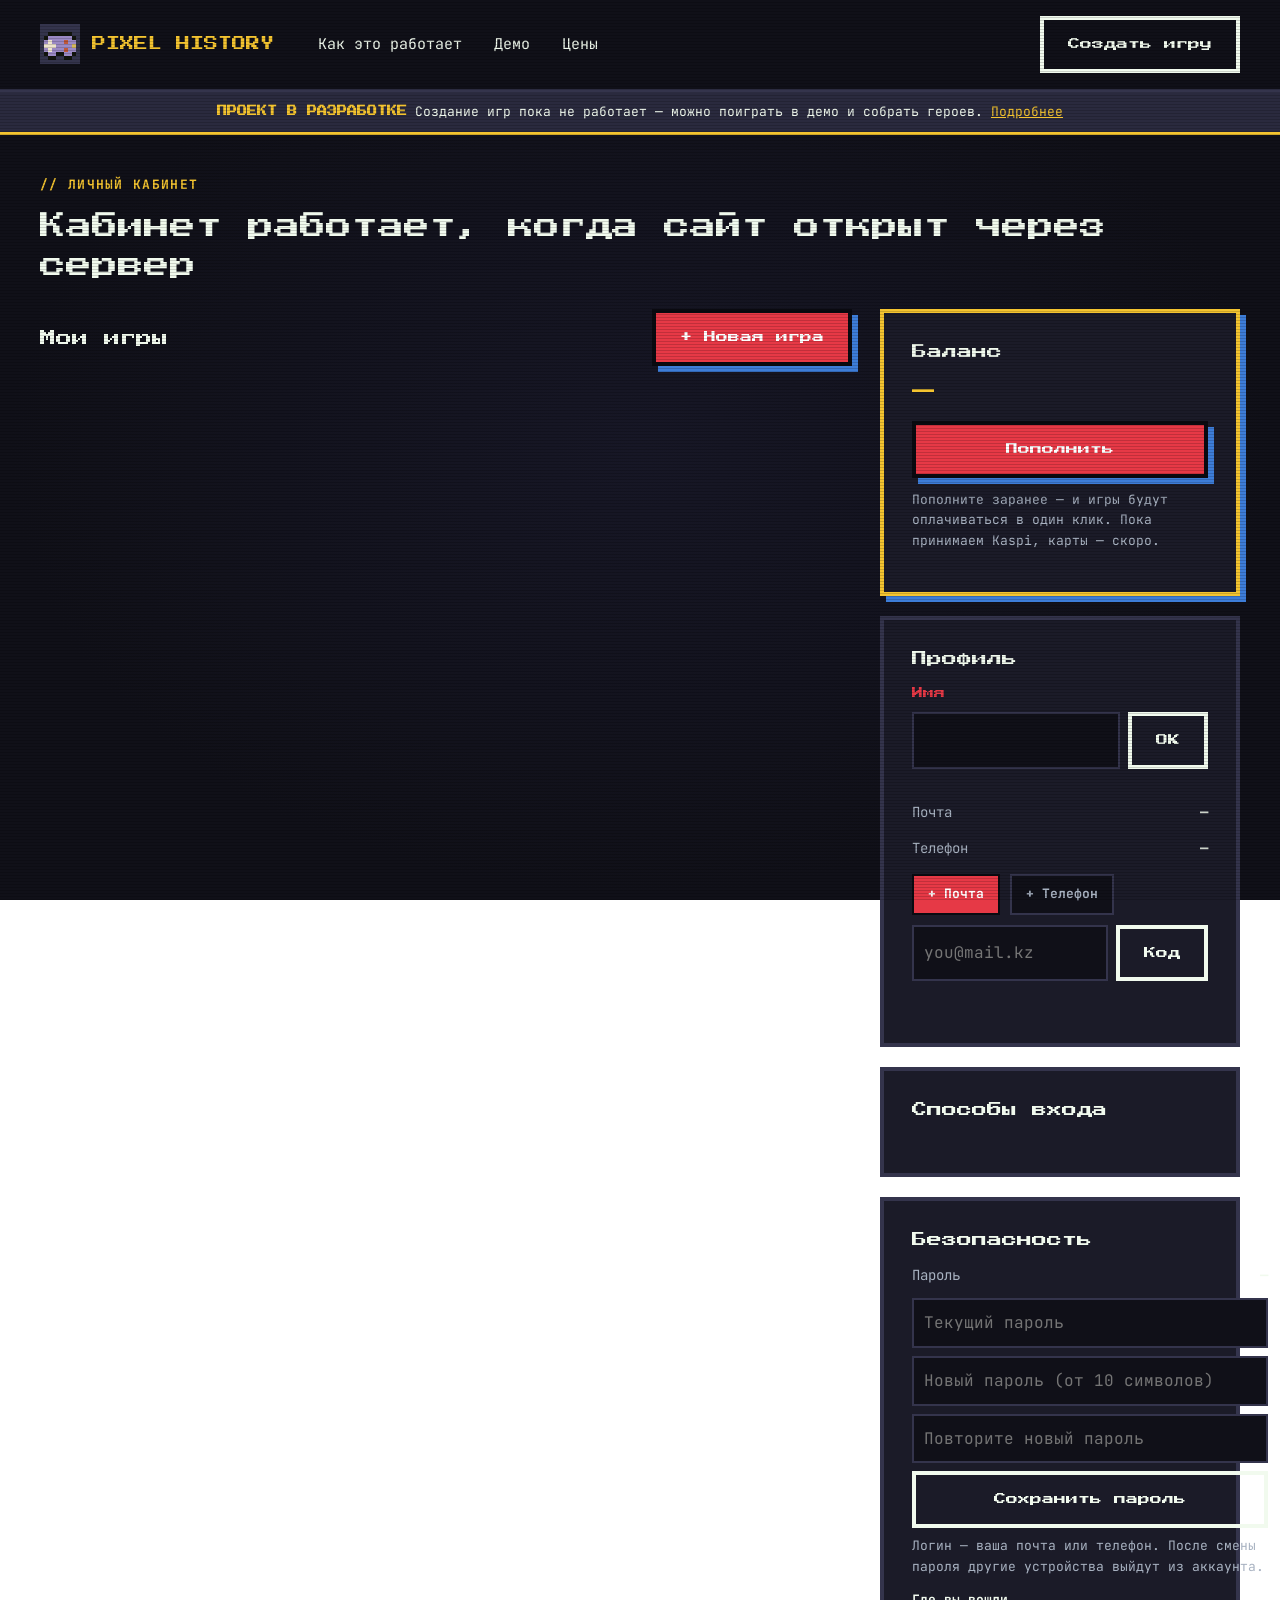
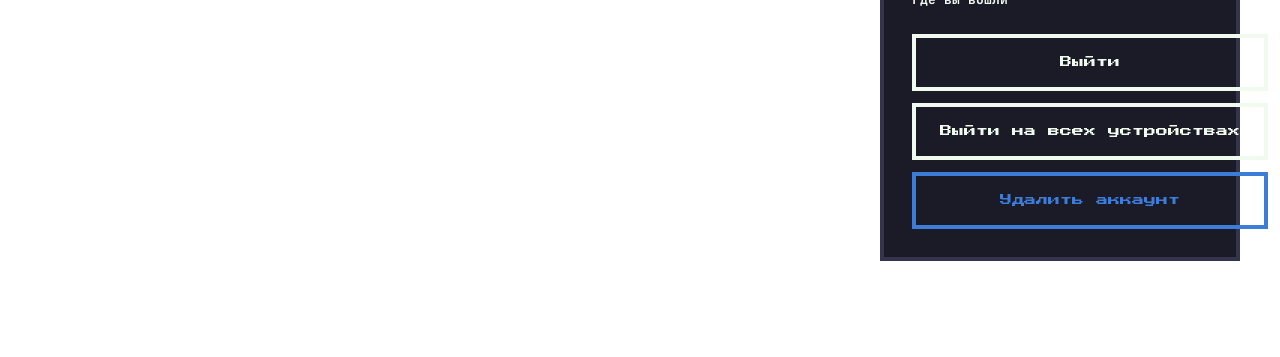
==== commit b634f3cd: "Окно оплаты, баланс в кабинете, вход по паролю (работают при запущенном сервере) Co-Authored-By: Cla" ====
--- a/account.html
+++ b/account.html
@@ -35,6 +35,14 @@
     </section>
 
     <aside style="display:grid;gap:20px">
+      <div class="panel hot" style="display:grid;gap:12px" id="wallet">
+        <h3>Баланс</h3>
+        <div class="px yellow" style="font-size:22px" id="bal">—</div>
+        <button class="btn primary block" id="topup">Пополнить</button>
+        <p class="muted small">Пополните заранее — и игры будут оплачиваться в один клик. Пока принимаем Kaspi, карты — скоро.</p>
+        <div id="history" style="display:grid;gap:8px"></div>
+      </div>
+
       <div class="panel" style="display:grid;gap:14px">
         <h3>Профиль</h3>
         <div class="opt-group"><b>Имя</b><div style="display:flex;gap:8px"><input class="field" id="name" maxlength="80" style="padding:10px"><button class="btn" id="saveName">OK</button></div></div>
@@ -55,8 +63,18 @@
         <div class="social" id="linkSocial"></div>
       </div>
 
-      <div class="panel" style="display:grid;gap:10px">
+      <div class="panel" style="display:grid;gap:12px">
         <h3>Безопасность</h3>
+        <div class="sum-row"><span>Пароль</span><span id="pwState">—</span></div>
+        <div style="display:grid;gap:8px">
+          <input class="field" id="pwCur" type="password" autocomplete="current-password" placeholder="Текущий пароль" style="padding:10px">
+          <input class="field" id="pwNew" type="password" autocomplete="new-password" placeholder="Новый пароль (от 10 символов)" style="padding:10px">
+          <input class="field" id="pwNew2" type="password" autocomplete="new-password" placeholder="Повторите новый пароль" style="padding:10px">
+          <button class="btn" id="pwSave">Сохранить пароль</button>
+          <p class="muted small" id="pwHint">Логин — ваша почта или телефон. После смены пароля другие устройства выйдут из аккаунта.</p>
+        </div>
+        <b class="small">Где вы вошли</b>
+        <div id="sessions" style="display:grid;gap:6px"></div>
         <button class="btn block" id="logout">Выйти</button>
         <button class="btn block" id="logoutAll">Выйти на всех устройствах</button>
         <button class="btn block" id="del" style="border-color:var(--rust);color:var(--rust)">Удалить аккаунт</button>
@@ -65,9 +83,10 @@
   </div>
 </main>
 
-<script src="assets/pixel.js?v=18"></script>
-<script src="assets/app.js?v=17"></script>
+<script src="assets/pixel.js?v=19"></script>
+<script src="assets/app.js?v=18"></script>
 <script src="assets/api.js?v=15"></script>
+<script src="assets/pay.js?v=1"></script>
 <script>
 const $ = s => document.querySelector(s);
 const esc = s => String(s ?? '').replace(/[&<>"]/g, c => ({ '&': '&amp;', '<': '&lt;', '>': '&gt;', '"': '&quot;' }[c]));
@@ -84,7 +103,30 @@
   if (me.email) ids.unshift(`<div class="sum-row"><span>Код на почту</span><span>${esc(me.email)}</span></div>`);
   if (me.phone) ids.unshift(`<div class="sum-row"><span>SMS-код</span><span>${esc(me.phone)}</span></div>`);
   $('#identities').innerHTML = ids.join('') || '<p class="muted small">Нет привязок</p>';
-}
+  $('#pwState').textContent = me.has_password ? 'задан' + (me.password_set_at ? ' ' + new Date(me.password_set_at + 'Z').toLocaleDateString('ru-RU') : '') : 'не задан';
+  $('#pwCur').hidden = !me.has_password;
+  $('#pwSave').textContent = me.has_password ? 'Сменить пароль' : 'Задать пароль';
+}
+
+// ---------- пароль и устройства ----------
+async function loadSessions() {
+  const list = await PHAPI.api('/api/me/sessions');
+  $('#sessions').innerHTML = list.map(s => `<div class="sum-row"><span>${esc(s.device)}<br><small class="muted">${esc(s.ip || '')} · ${new Date(s.created_at + 'Z').toLocaleString('ru-RU', { day: '2-digit', month: '2-digit', hour: '2-digit', minute: '2-digit' })}</small></span><span>${s.current ? '<small class="moss">это устройство</small>' : `<a href="#" class="muted small" data-end="${s.id}">завершить</a>`}</span></div>`).join('');
+}
+$('#sessions').addEventListener('click', async e => {
+  const x = e.target.closest('[data-end]'); if (!x) return; e.preventDefault();
+  await PHAPI.api('/api/me/sessions/' + x.dataset.end, { method: 'DELETE' }); loadSessions();
+});
+$('#pwSave').onclick = async () => {
+  const hint = $('#pwHint');
+  if ($('#pwNew').value !== $('#pwNew2').value) { hint.textContent = 'Пароли не совпадают'; hint.className = 'err'; return; }
+  try {
+    me = await PHAPI.api('/api/me/password', { method: 'POST', body: { current_password: $('#pwCur').value, new_password: $('#pwNew').value } });
+    ['#pwCur', '#pwNew', '#pwNew2'].forEach(s => $(s).value = '');
+    hint.className = 'moss small'; hint.textContent = '✓ Пароль сохранён. Другие устройства вышли из аккаунта.';
+    renderMe(); loadSessions();
+  } catch (e) { hint.className = 'err'; hint.textContent = e.message; }
+};
 
 function badge(g) {
   const cls = g.status === 'ready' ? 'ready' : (g.status === 'failed' || g.status === 'blocked') ? 'bad' : 'work';
@@ -93,28 +135,63 @@
 async function loadGames() {
   const games = await PHAPI.api('/api/games');
   const box = $('#games');
-  if (!games.length) { box.innerHTML = '<div class="panel" style="text-align:center;display:grid;gap:14px;justify-items:center"><canvas data-icon="gift" data-outline style="width:80px"></canvas><p class="muted">Пока нет игр. Сделайте первую — превью бесплатно.</p><a class="btn primary" href="create.html?new=1">Создать игру</a></div>'; PH.paint(box); return; }
+  if (!games.length) { box.innerHTML = '<div class="panel" style="text-align:center;display:grid;gap:14px;justify-items:center"><canvas data-icon="gift" data-outline style="width:80px"></canvas><p class="muted">Пока нет игр. Сделайте первую — это пара минут.</p><a class="btn primary" href="create.html?new=1">Создать игру</a></div>'; PH.paint(box); return; }
   box.innerHTML = games.map(g => `<div class="game-row">
     <div><h4>${esc(g.title)}</h4>
-      <div class="meta">${badge(g)}${g.mode === 'human' ? 'Делает человек' : 'Делает ИИ'} · ${fmt(g.price_kzt)} · ${g.paid ? '<span class="moss">оплачено</span>' : 'не оплачено'}${g.levels ? ' · ' + g.levels + ' ур.' : ''}${g.views ? ' · открыли ' + g.views + ' раз' : ''}</div>
+      <div class="meta">${badge(g)}${g.mode === 'human' ? 'Делает человек' : 'Делает ИИ'} · ${fmt(g.price_kzt)} · ${g.due_kzt > 0 ? (g.paid_kzt ? 'доплата ' + fmt(g.due_kzt) : 'не оплачено') : '<span class="moss">оплачено</span>'}${g.levels ? ' · ' + g.levels + ' гл.' : ''}${g.views ? ' · открыли ' + g.views + ' раз' : ''}</div>
       ${g.status === 'generating' ? `<div class="mini-bar"><i style="width:${g.progress}%"></i></div><div class="meta">${esc(g.stage)}</div>` : ''}
       ${g.error ? `<div class="err">${esc(g.error)}</div>` : ''}
       ${g.url ? `<div class="meta" style="margin-top:6px">Ссылка: <a class="yellow" href="${esc(g.url)}" target="_blank">${esc(g.url)}</a></div>` : ''}
     </div>
     <div class="acts">
+      ${g.due_kzt > 0 && (g.status === 'draft' || g.status === 'failed') ? `<button class="btn primary" data-pay="${g.id}">Оплатить и создать</button>` : ''}
       ${g.status === 'ready' ? `<a class="btn" href="play.html?id=${g.id}">Играть</a>` : ''}
       ${g.url ? `<button class="btn" data-copy="${esc(g.url)}">Копировать</button>` : ''}
       <a class="btn ${g.status === 'ready' && !g.url ? 'primary' : ''}" href="create.html?game=${g.id}">${g.status === 'ready' ? (g.url ? 'Изменить' : 'Подарить') : g.status === 'draft' || g.status === 'failed' ? 'Продолжить' : 'Открыть'}</a>
       <button class="btn" data-del="${g.id}" title="Удалить">✕</button>
     </div></div>`).join('');
   clearTimeout(pollT);
+  window.__games = games;
   if (games.some(g => g.status === 'generating')) pollT = setTimeout(loadGames, 2500);
 }
 
+// ---------- баланс и история оплат ----------
+const PST = { pending: 'ожидает оплаты', claimed: 'проверяем', paid: 'оплачено', rejected: 'не найдена', cancelled: 'отменена' };
+const dts = s => new Date(s + (s.endsWith('Z') ? '' : 'Z')).toLocaleString('ru-RU', { day: '2-digit', month: '2-digit', hour: '2-digit', minute: '2-digit' });
+async function loadWallet() {
+  const b = await PHAPI.api('/api/billing');
+  $('#bal').textContent = fmt(b.balance);
+  const open = b.payments.filter(p => p.status === 'pending' || p.status === 'claimed');
+  const rows = [
+    ...open.map(p => `<div class="sum-row"><span>${esc(p.purpose_ru)}<br><small class="muted">${esc(p.code)} · ${PST[p.status]}</small></span><span>${fmt(p.amount_kzt)}<br><a href="#" class="muted small" data-cancel="${p.id}">отменить</a></span></div>`),
+    ...b.transactions.slice(0, 8).map(t => `<div class="sum-row"><span>${esc(t.note || t.kind_ru)}<br><small class="muted">${dts(t.created_at)}</small></span><span class="${t.amount_kzt > 0 ? 'moss' : ''}">${t.amount_kzt > 0 ? '+' : '−'}${fmt(Math.abs(t.amount_kzt))}</span></div>`)];
+  $('#history').innerHTML = rows.length ? '<b class="small">История</b>' + rows.join('') : '';
+  clearTimeout(window.__walletT);
+  if (open.some(p => p.status === 'claimed')) window.__walletT = setTimeout(() => { loadWallet(); loadGames(); }, 5000);
+}
+$('#topup').onclick = () => PHPay.topup().then(loadWallet, () => loadWallet());
+$('#history').addEventListener('click', async e => {
+  const c = e.target.closest('[data-cancel]'); if (!c) return; e.preventDefault();
+  if (confirm('Отменить этот счёт?')) { await PHAPI.api('/api/payments/' + c.dataset.cancel + '/cancel', { method: 'POST' }); loadWallet(); }
+});
+
 $('#games').addEventListener('click', async e => {
+  const pay = e.target.closest('[data-pay]');
+  if (pay) {
+    const g = (window.__games || []).find(x => x.id === pay.dataset.pay);
+    try {
+      const r = await PHPay.payGame(g);
+      if (r.via !== 'kaspi') await PHAPI.api('/api/games/' + g.id + '/generate', { method: 'POST' });
+    } catch (er) { if (!er.cancelled && !er.pending) alert(er.message); }
+    loadGames(); loadWallet(); return;
+  }
   const c = e.target.closest('[data-copy]'), d = e.target.closest('[data-del]');
   if (c) { navigator.clipboard && navigator.clipboard.writeText(c.dataset.copy); c.textContent = 'Готово ✓'; }
-  if (d && confirm('Удалить игру? Ссылка-подарок перестанет работать.')) { await PHAPI.api('/api/games/' + d.dataset.del, { method: 'DELETE' }); loadGames(); }
+  if (d && confirm('Удалить игру? Ссылка-подарок перестанет работать.')) {
+    const r = await PHAPI.api('/api/games/' + d.dataset.del, { method: 'DELETE' });
+    if (r.refunded_kzt) alert('Игра не была создана — ' + fmt(r.refunded_kzt) + ' вернулись на баланс.');
+    loadGames(); loadWallet();
+  }
 });
 $('#saveName').onclick = async () => { try { me = await PHAPI.api('/api/me', { method: 'PATCH', body: { name: $('#name').value } }); renderMe(); } catch (e) { $('#profErr').textContent = e.message; } };
 $('#linkCh').addEventListener('pick', e => { linkCh = e.detail; $('#linkTarget').placeholder = linkCh === 'email' ? 'you@mail.kz' : '+7 700 000 00 00'; });
@@ -142,7 +219,7 @@
   if (!(await PHAPI.serverUp())) { $('#hello').textContent = 'Кабинет работает, когда сайт открыт через сервер'; return; }
   me = await PHAPI.me();
   if (!me) { location.href = PHAPI.loginUrl(); return; }
-  renderMe(); loadGames();
+  renderMe(); loadGames(); loadWallet(); loadSessions();
   const { oauth } = await PHAPI.api('/api/auth/providers');
   $('#linkSocial').innerHTML = oauth.filter(p => p.id !== 'telegram' && !me.identities.some(i => i.provider === p.id))
     .map(p => `<a class="btn" href="/api/auth/oauth/${p.id}/start?link=1&next=/account.html">+ ${esc(p.name)}</a>`).join('');
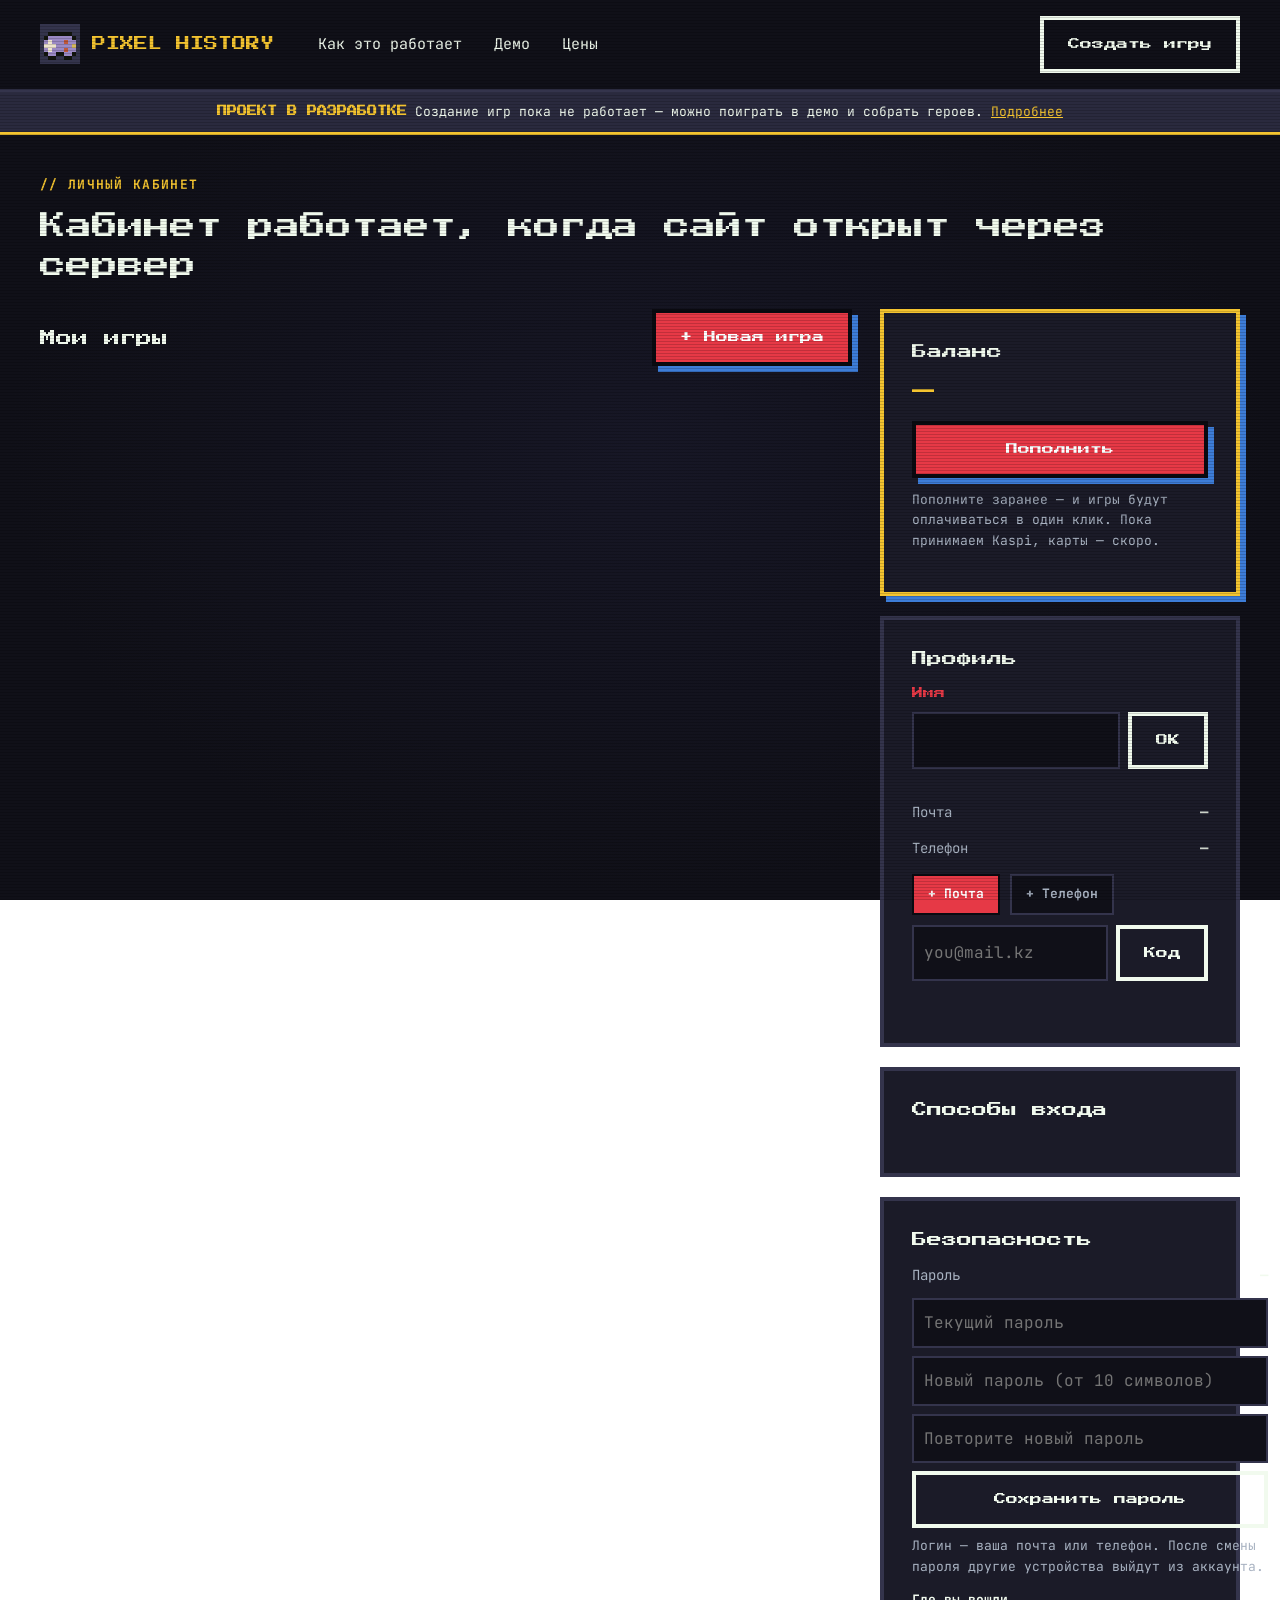
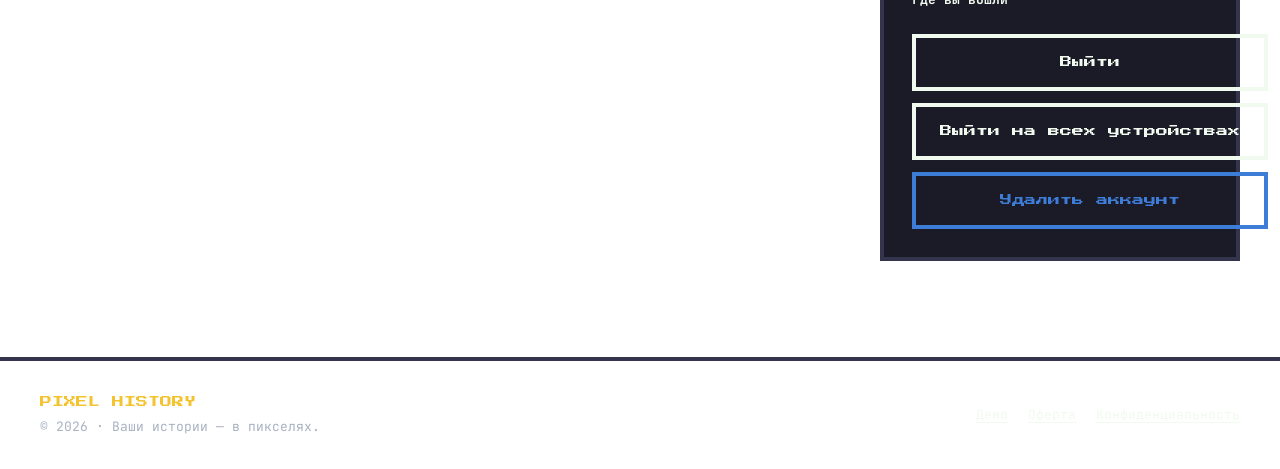
==== commit 887d4acb: "Оферта, политика конфиденциальности, подвал с документами, согласие перед созданием игры Co-Authored" ====
--- a/account.html
+++ b/account.html
@@ -3,11 +3,12 @@
 <head>
 <meta charset="utf-8">
 <meta name="viewport" content="width=device-width, initial-scale=1">
+<meta name="robots" content="noindex, nofollow">
 <title>Личный кабинет — Pixel History</title>
 <link rel="preconnect" href="https://fonts.googleapis.com">
 <link rel="preconnect" href="https://fonts.gstatic.com" crossorigin>
 <link href="https://fonts.googleapis.com/css2?family=JetBrains+Mono:wght@400;700&family=Press+Start+2P&display=swap" rel="stylesheet">
-<link rel="stylesheet" href="assets/style.css?v=17">
+<link rel="stylesheet" href="assets/style.css?v=18">
 <link id="site-theme" rel="stylesheet" href="assets/retro.css?v=3">
 </head>
 <body>
@@ -84,9 +85,9 @@
 </main>
 
 <script src="assets/pixel.js?v=19"></script>
-<script src="assets/app.js?v=18"></script>
+<script src="assets/app.js?v=19"></script>
 <script src="assets/api.js?v=15"></script>
-<script src="assets/pay.js?v=1"></script>
+<script src="assets/pay.js?v=2"></script>
 <script>
 const $ = s => document.querySelector(s);
 const esc = s => String(s ?? '').replace(/[&<>"]/g, c => ({ '&': '&amp;', '<': '&lt;', '>': '&gt;', '"': '&quot;' }[c]));
--- a/assets/style.css
+++ b/assets/style.css
@@ -362,3 +362,10 @@
 .step, .acc-grid > aside { grid-template-columns: minmax(0, 1fr); }
 .panel > .field, .panel input.field, .panel textarea.field { max-width: 100%; }
 h1, h2, h3 { overflow-wrap: break-word; }
+
+/* общий подвал (рисует app.js) */
+footer.site-foot .wrap { display: flex; justify-content: space-between; align-items: center; gap: 18px 28px; flex-wrap: wrap; }
+footer.site-foot .foot-brand { display: grid; gap: 6px; }
+footer.site-foot nav { display: flex; gap: 10px 20px; flex-wrap: wrap; align-items: center; }
+footer.site-foot a { color: var(--text); text-decoration: underline; text-underline-offset: 3px; }
+footer.site-foot a:hover { color: var(--moss); }
